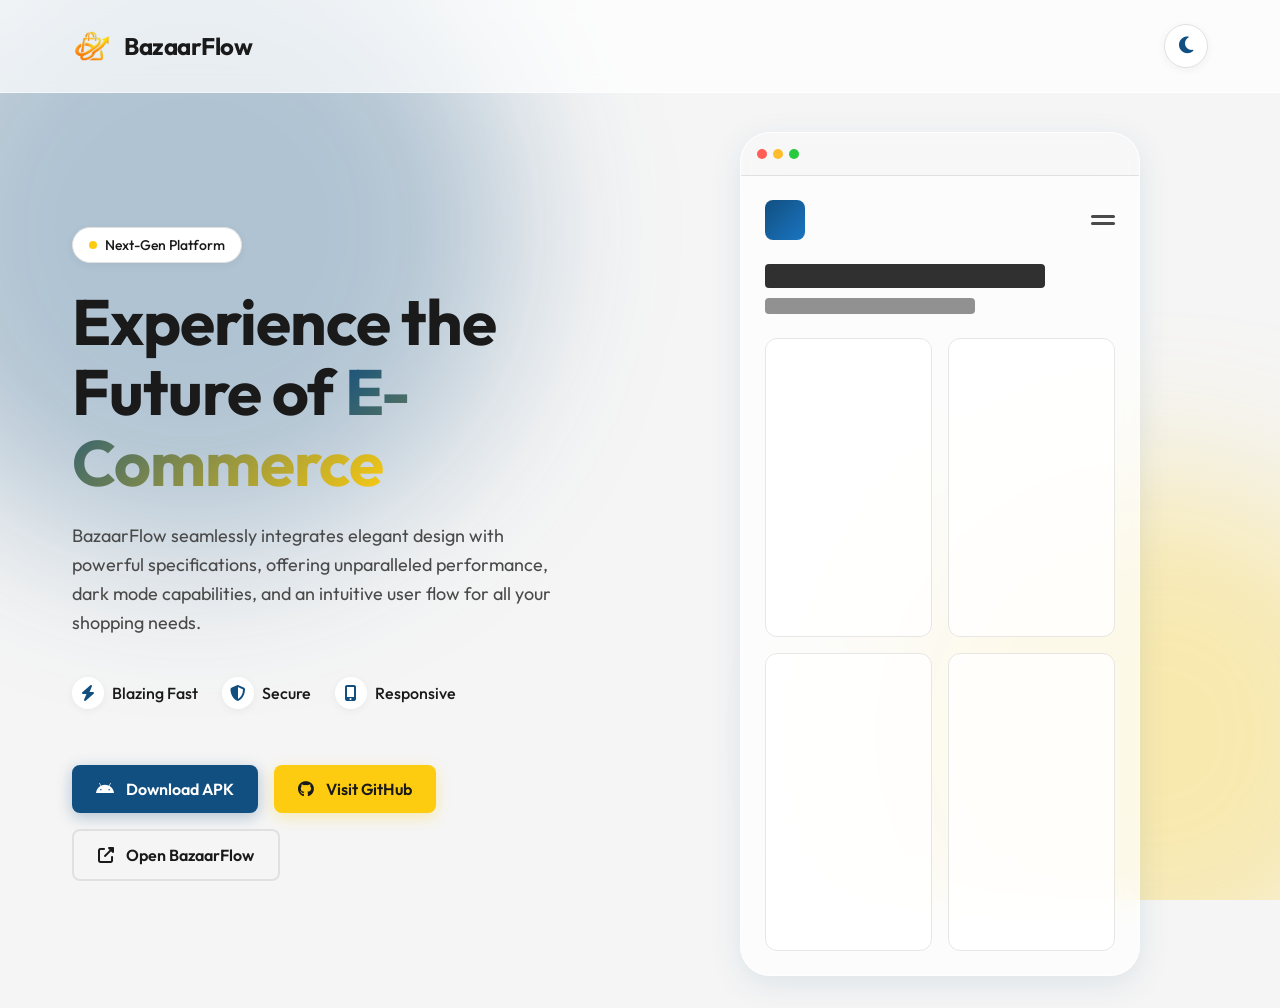
==== landing/index.html @ dcb481d9 "feat: add landing page with responsive theme toggle and glassmorphism styling" ====
<!DOCTYPE html>
<html lang="en" data-theme="light">

<head>
    <meta charset="UTF-8">
    <meta name="viewport" content="width=device-width, initial-scale=1.0">
    <title>BazaarFlow | Modern E-Commerce</title>
    <meta name="description" content="BazaarFlow - The ultimate e-commerce experience. Fast, secure, and beautiful.">
    <link rel="icon" type="image/png" href="favicon.png">
    <link rel="preconnect" href="https://fonts.googleapis.com">
    <link rel="preconnect" href="https://fonts.gstatic.com" crossorigin>
    <link href="https://fonts.googleapis.com/css2?family=Outfit:wght@300;400;500;600;700&display=swap" rel="stylesheet">
    <!-- Font Awesome for icons -->
    <link rel="stylesheet" href="https://cdnjs.cloudflare.com/ajax/libs/font-awesome/6.4.0/css/all.min.css">
    <link rel="stylesheet" href="style.css">
</head>

<body>
    <div class="background-elements">
        <div class="blob blob-1"></div>
        <div class="blob blob-2"></div>
    </div>

    <nav class="navbar">
        <div class="nav-container">
            <div class="logo">
                <img src="favicon.png" alt="BazaarFlow Logo" class="logo-img">
                <span class="logo-text">BazaarFlow</span>
            </div>
            <div class="nav-actions">
                <button class="theme-toggle" id="theme-toggle" aria-label="Toggle dark mode">
                    <i class="fas fa-moon dark-icon"></i>
                    <i class="fas fa-sun light-icon"></i>
                </button>
            </div>
        </div>
    </nav>

    <main class="hero">
        <div class="hero-container">
            <div class="hero-content">
                <div class="badge">
                    <span class="badge-dot"></span> Next-Gen Platform
                </div>
                <h1 class="hero-title">Experience the Future of <span>E-Commerce</span></h1>
                <p class="hero-subtitle">
                    BazaarFlow seamlessly integrates elegant design with powerful specifications, offering unparalleled
                    performance, dark mode capabilities, and an intuitive user flow for all your shopping needs.
                </p>

                <div class="feature-list">
                    <div class="feature-item">
                        <i class="fas fa-bolt"></i> Blazing Fast
                    </div>
                    <div class="feature-item">
                        <i class="fas fa-shield-alt"></i> Secure
                    </div>
                    <div class="feature-item">
                        <i class="fas fa-mobile-alt"></i> Responsive
                    </div>
                </div>

                <div class="cta-group">
                    <a href="BazaarFlow.apk" download class="btn btn-primary">
                        <i class="fab fa-android"></i> Download APK
                    </a>
                    <a href="https://github.com/m-m4h4d/bazaarflow" target="_blank" rel="noopener noreferrer"
                        class="btn btn-secondary">
                        <i class="fab fa-github"></i> Visit GitHub
                    </a>
                    <a href="https://bazaarflow.netlify.app/" target="_blank" rel="noopener noreferrer"
                        class="btn btn-outline">
                        <i class="fas fa-external-link-alt"></i> Open BazaarFlow
                    </a>
                </div>
            </div>

            <div class="hero-visual">
                <div class="glass-card mockup-card">
                    <div class="mockup-header">
                        <div class="mockup-dot red"></div>
                        <div class="mockup-dot yellow"></div>
                        <div class="mockup-dot green"></div>
                    </div>
                    <div class="mockup-body">
                        <div class="mockup-nav">
                            <div class="mockup-logo"></div>
                            <div class="mockup-menu">
                                <div class="mockup-line"></div>
                                <div class="mockup-line"></div>
                            </div>
                        </div>
                        <div class="mockup-hero">
                            <div class="mockup-title"></div>
                            <div class="mockup-subtitle"></div>
                        </div>
                        <div class="mockup-grid">
                            <div class="mockup-item"></div>
                            <div class="mockup-item"></div>
                            <div class="mockup-item"></div>
                            <div class="mockup-item"></div>
                        </div>
                    </div>
                </div>
            </div>
        </div>
    </main>

    <script src="script.js"></script>
</body>

</html>
---- landing/style.css ----
:root {
    /* Brand Colors */
    --primary: #114F80;
    --primary-light: #1A75C2;
    --primary-dark: #0A2E4B;
    --secondary: #FDCC10;
    --secondary-hover: #E5B70E;

    /* Light Theme (Default) */
    --bg-color: #F5F5F5;
    --surface-color: #FFFFFF;
    --text-primary: #1A1A1A;
    --text-secondary: #4A4A4A;
    --border-color: #E0E0E0;
    --glass-bg: rgba(255, 255, 255, 0.7);
    --glass-border: rgba(255, 255, 255, 0.5);
    --shadow: 0 8px 32px rgba(17, 79, 128, 0.1);
    --blob-1: rgba(17, 79, 128, 0.3);
    --blob-2: rgba(253, 204, 16, 0.3);
}

[data-theme="dark"] {
    /* Dark Theme */
    --bg-color: #121212;
    --surface-color: #1E1E1E;
    --text-primary: #FFFFFF;
    --text-secondary: #B0B0B0;
    --border-color: #333333;
    --glass-bg: rgba(30, 30, 30, 0.7);
    --glass-border: rgba(255, 255, 255, 0.05);
    --shadow: 0 8px 32px rgba(0, 0, 0, 0.4);
    --blob-1: rgba(17, 79, 128, 0.4);
    --blob-2: rgba(253, 204, 16, 0.15);
}

* {
    margin: 0;
    padding: 0;
    box-sizing: border-box;
}

body {
    font-family: 'Outfit', sans-serif;
    background-color: var(--bg-color);
    color: var(--text-primary);
    transition: background-color 0.3s ease, color 0.3s ease;
    min-height: 100vh;
    overflow-x: hidden;
    position: relative;
}

/* Background Animations */
.background-elements {
    position: fixed;
    top: 0;
    left: 0;
    width: 100vw;
    height: 100vh;
    z-index: -1;
    overflow: hidden;
}

.blob {
    position: absolute;
    filter: blur(80px);
    border-radius: 50%;
    animation: float 20s infinite alternate ease-in-out;
}

.blob-1 {
    top: -10%;
    left: -10%;
    width: 50vw;
    height: 50vw;
    background: var(--blob-1);
    animation-delay: 0s;
}

.blob-2 {
    bottom: -10%;
    right: -10%;
    width: 40vw;
    height: 40vw;
    background: var(--blob-2);
    animation-delay: -5s;
}

@keyframes float {
    0% {
        transform: translate(0, 0) scale(1);
    }

    50% {
        transform: translate(5%, 10%) scale(1.1);
    }

    100% {
        transform: translate(-5%, 5%) scale(0.9);
    }
}

/* Navbar */
.navbar {
    position: fixed;
    top: 0;
    left: 0;
    width: 100%;
    padding: 1.5rem 0;
    z-index: 100;
    -webkit-backdrop-filter: blur(10px);
    backdrop-filter: blur(10px);
    background: var(--glass-bg);
    border-bottom: 1px solid var(--glass-border);
    transition: all 0.3s ease;
}

.nav-container {
    max-width: 1200px;
    margin: 0 auto;
    padding: 0 2rem;
    display: flex;
    justify-content: space-between;
    align-items: center;
}

.logo {
    display: flex;
    align-items: center;
    gap: 0.75rem;
}

.logo-img {
    height: 40px;
    width: auto;
}

.logo-text {
    font-size: 1.5rem;
    font-weight: 700;
    color: var(--text-primary);
    letter-spacing: -0.5px;
}

.theme-toggle {
    background: var(--surface-color);
    border: 1px solid var(--border-color);
    color: var(--text-primary);
    width: 44px;
    height: 44px;
    border-radius: 50%;
    cursor: pointer;
    display: flex;
    justify-content: center;
    align-items: center;
    font-size: 1.2rem;
    transition: all 0.3s ease;
    box-shadow: 0 2px 10px rgba(0, 0, 0, 0.05);
}

.theme-toggle:hover {
    transform: scale(1.05);
    box-shadow: 0 4px 15px rgba(0, 0, 0, 0.1);
}

[data-theme="dark"] .dark-icon {
    display: none;
}

[data-theme="dark"] .light-icon {
    display: block;
    color: var(--secondary);
}

[data-theme="light"] .dark-icon {
    display: block;
    color: var(--primary);
}

[data-theme="light"] .light-icon {
    display: none;
}

/* Hero Section */
.hero {
    min-height: 100vh;
    padding-top: 100px;
    /* Account for navbar */
    display: flex;
    align-items: center;
}

.hero-container {
    max-width: 1200px;
    margin: 0 auto;
    padding: 2rem;
    display: grid;
    grid-template-columns: 1fr 1fr;
    gap: 4rem;
    align-items: center;
}

.hero-content {
    display: flex;
    flex-direction: column;
    gap: 1.5rem;
}

.badge {
    display: inline-flex;
    align-items: center;
    gap: 0.5rem;
    padding: 0.5rem 1rem;
    background: var(--surface-color);
    border: 1px solid var(--border-color);
    border-radius: 50px;
    font-size: 0.875rem;
    font-weight: 500;
    width: fit-content;
    box-shadow: 0 2px 10px rgba(0, 0, 0, 0.05);
}

.badge-dot {
    width: 8px;
    height: 8px;
    background-color: var(--secondary);
    border-radius: 50%;
    animation: pulse 2s infinite;
}

@keyframes pulse {
    0% {
        box-shadow: 0 0 0 0 rgba(253, 204, 16, 0.4);
    }

    70% {
        box-shadow: 0 0 0 6px rgba(253, 204, 16, 0);
    }

    100% {
        box-shadow: 0 0 0 0 rgba(253, 204, 16, 0);
    }
}

.hero-title {
    font-size: 4rem;
    font-weight: 700;
    line-height: 1.1;
    letter-spacing: -1px;
}

.hero-title span {
    background: linear-gradient(135deg, var(--primary), var(--secondary));
    -webkit-background-clip: text;
    -webkit-text-fill-color: transparent;
    background-clip: text;
}

.hero-subtitle {
    font-size: 1.125rem;
    line-height: 1.6;
    color: var(--text-secondary);
    max-width: 90%;
}

.feature-list {
    display: flex;
    gap: 1.5rem;
    margin: 1rem 0;
}

.feature-item {
    display: flex;
    align-items: center;
    gap: 0.5rem;
    font-weight: 500;
    color: var(--text-primary);
}

.feature-item i {
    color: var(--primary);
    background: var(--surface-color);
    width: 32px;
    height: 32px;
    display: flex;
    align-items: center;
    justify-content: center;
    border-radius: 50%;
    box-shadow: 0 2px 8px rgba(0, 0, 0, 0.05);
}

.cta-group {
    display: flex;
    flex-wrap: wrap;
    gap: 1rem;
    margin-top: 1rem;
}

.btn {
    display: inline-flex;
    align-items: center;
    justify-content: center;
    gap: 0.75rem;
    padding: 0.875rem 1.5rem;
    border-radius: 8px;
    font-weight: 600;
    font-size: 1rem;
    text-decoration: none;
    transition: all 0.3s cubic-bezier(0.25, 0.8, 0.25, 1);
    cursor: pointer;
    border: none;
}

.btn-primary {
    background-color: var(--primary);
    color: white;
    box-shadow: 0 4px 15px rgba(17, 79, 128, 0.3);
}

.btn-primary:hover {
    background-color: var(--primary-light);
    transform: translateY(-2px);
    box-shadow: 0 6px 20px rgba(17, 79, 128, 0.4);
}

.btn-secondary {
    background-color: var(--secondary);
    color: #1A1A1A;
    box-shadow: 0 4px 15px rgba(253, 204, 16, 0.3);
}

.btn-secondary:hover {
    background-color: var(--secondary-hover);
    transform: translateY(-2px);
    box-shadow: 0 6px 20px rgba(253, 204, 16, 0.4);
}

.btn-outline {
    background-color: transparent;
    color: var(--text-primary);
    border: 2px solid var(--border-color);
}

.btn-outline:hover {
    border-color: var(--primary);
    color: var(--primary);
    background-color: rgba(17, 79, 128, 0.05);
    transform: translateY(-2px);
}

/* Glass Mockup Visual */
.hero-visual {
    position: relative;
    display: flex;
    justify-content: center;
    align-items: center;
}

.glass-card {
    width: 100%;
    max-width: 400px;
    aspect-ratio: 9/19;
    background: var(--glass-bg);
    border-radius: 30px;
    border: 1px solid var(--glass-border);
    -webkit-backdrop-filter: blur(16px);
    backdrop-filter: blur(16px);
    box-shadow: var(--shadow);
    overflow: hidden;
    display: flex;
    flex-direction: column;
    animation: float-mockup 6s infinite alternate ease-in-out;
}

@keyframes float-mockup {
    0% {
        transform: translateY(0);
    }

    100% {
        transform: translateY(-15px);
    }
}

.mockup-header {
    padding: 1rem;
    display: flex;
    gap: 6px;
    border-bottom: 1px solid var(--border-color);
    background: rgba(0, 0, 0, 0.02);
}

.mockup-dot {
    width: 10px;
    height: 10px;
    border-radius: 50%;
}

.mockup-dot.red {
    background: #FF5F56;
}

.mockup-dot.yellow {
    background: #FFBD2E;
}

.mockup-dot.green {
    background: #27C93F;
}

.mockup-body {
    padding: 1.5rem;
    flex: 1;
    display: flex;
    flex-direction: column;
    gap: 1.5rem;
}

.mockup-nav {
    display: flex;
    justify-content: space-between;
    align-items: center;
}

.mockup-logo {
    width: 40px;
    height: 40px;
    border-radius: 8px;
    background: linear-gradient(135deg, var(--primary), var(--primary-light));
}

.mockup-menu {
    display: flex;
    flex-direction: column;
    gap: 4px;
}

.mockup-line {
    width: 24px;
    height: 3px;
    background: var(--text-secondary);
    border-radius: 2px;
}

.mockup-hero {
    display: flex;
    flex-direction: column;
    gap: 10px;
}

.mockup-title {
    width: 80%;
    height: 24px;
    background: var(--text-primary);
    border-radius: 4px;
    opacity: 0.9;
}

.mockup-subtitle {
    width: 60%;
    height: 16px;
    background: var(--text-secondary);
    border-radius: 4px;
    opacity: 0.6;
}

.mockup-grid {
    display: grid;
    grid-template-columns: 1fr 1fr;
    gap: 1rem;
    flex: 1;
}

.mockup-item {
    background: var(--surface-color);
    border-radius: 12px;
    border: 1px solid var(--border-color);
    opacity: 0.8;
}

/* Responsive Design */
@media (max-width: 992px) {
    .hero-container {
        grid-template-columns: 1fr;
        text-align: center;
        gap: 3rem;
    }

    .hero-content {
        align-items: center;
    }

    .hero-subtitle {
        max-width: 100%;
    }

    .feature-list {
        justify-content: center;
        flex-wrap: wrap;
    }

    .cta-group {
        justify-content: center;
    }
}

@media (max-width: 768px) {
    .hero-title {
        font-size: 3rem;
    }

    .glass-card {
        max-width: 320px;
    }

    .cta-group {
        flex-direction: column;
        width: 100%;
        max-width: 300px;
    }

    .btn {
        width: 100%;
    }
}

@media (max-width: 480px) {
    .hero-title {
        font-size: 2.5rem;
    }

    .logo-text {
        font-size: 1.25rem;
    }
}
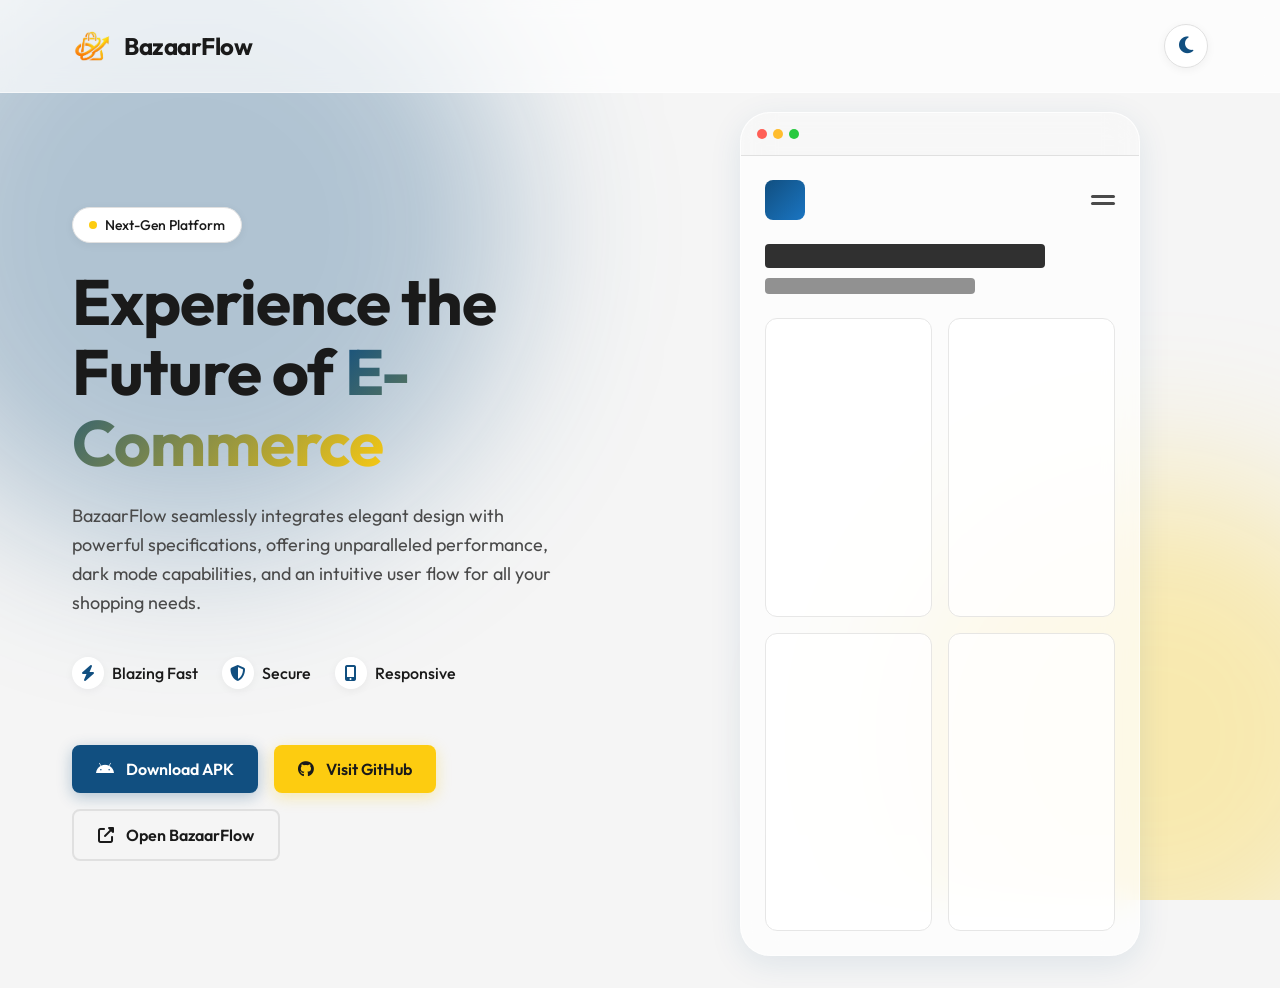
==== commit 11159f5e: "Remove committed APK and replace the stale counter test - Delete landing/BazaarFlow.apk (57 MB) from" ====
--- a/landing/index.html
+++ b/landing/index.html
@@ -61,7 +61,7 @@
                 </div>
 
                 <div class="cta-group">
-                    <a href="BazaarFlow.apk" download class="btn btn-primary">
+                    <a href="https://github.com/m-m4h4d/bazaarflow/releases/latest/download/BazaarFlow.apk" class="btn btn-primary">
                         <i class="fab fa-android"></i> Download APK
                     </a>
                     <a href="https://github.com/m-m4h4d/bazaarflow" target="_blank" rel="noopener noreferrer"
--- a/landing/style.css
+++ b/landing/style.css
@@ -105,7 +105,7 @@
     top: 0;
     left: 0;
     width: 100%;
-    padding: 1.5rem 0;
+    padding: 1.2rem 0;
     z-index: 100;
     -webkit-backdrop-filter: blur(10px);
     backdrop-filter: blur(10px);
@@ -183,8 +183,7 @@
 /* Hero Section */
 .hero {
     min-height: 100vh;
-    padding-top: 100px;
-    /* Account for navbar */
+    padding-top: 80px;
     display: flex;
     align-items: center;
 }
@@ -531,4 +530,4 @@
     .logo-text {
         font-size: 1.25rem;
     }
-}+}
